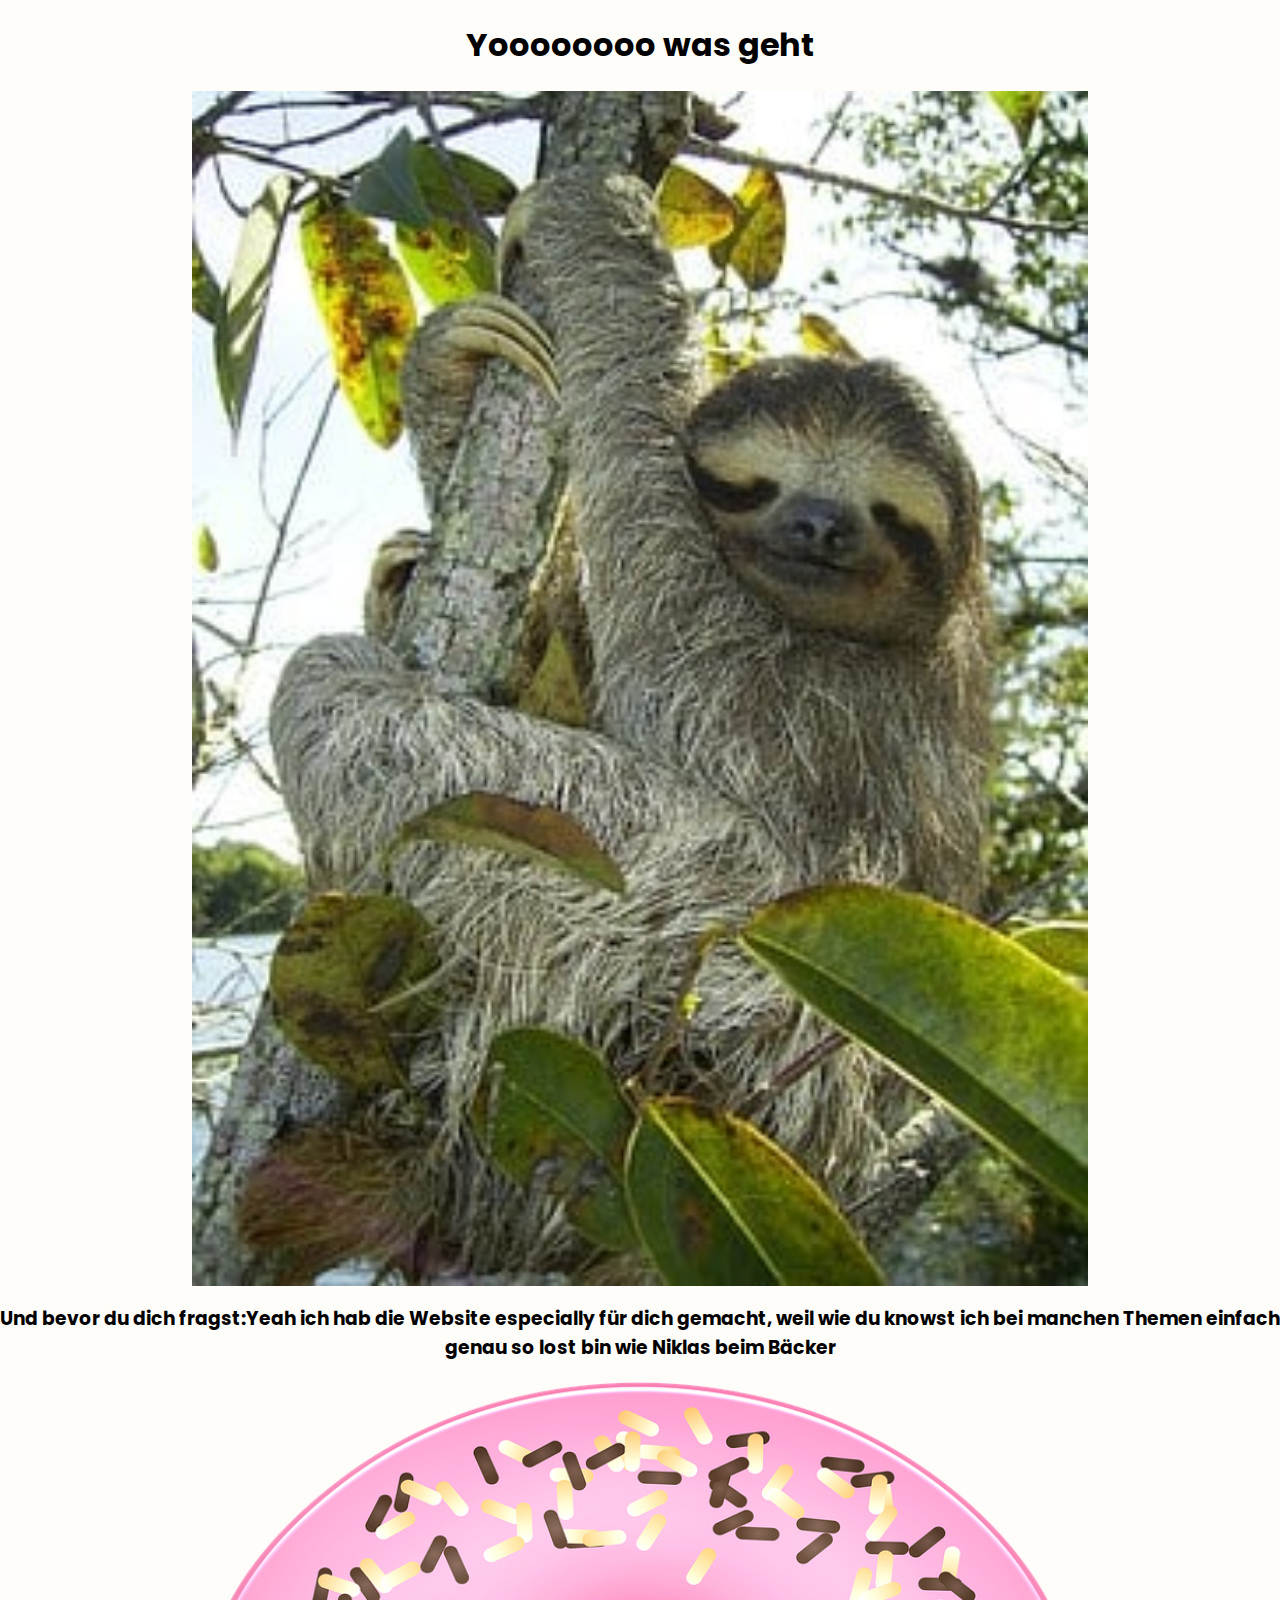
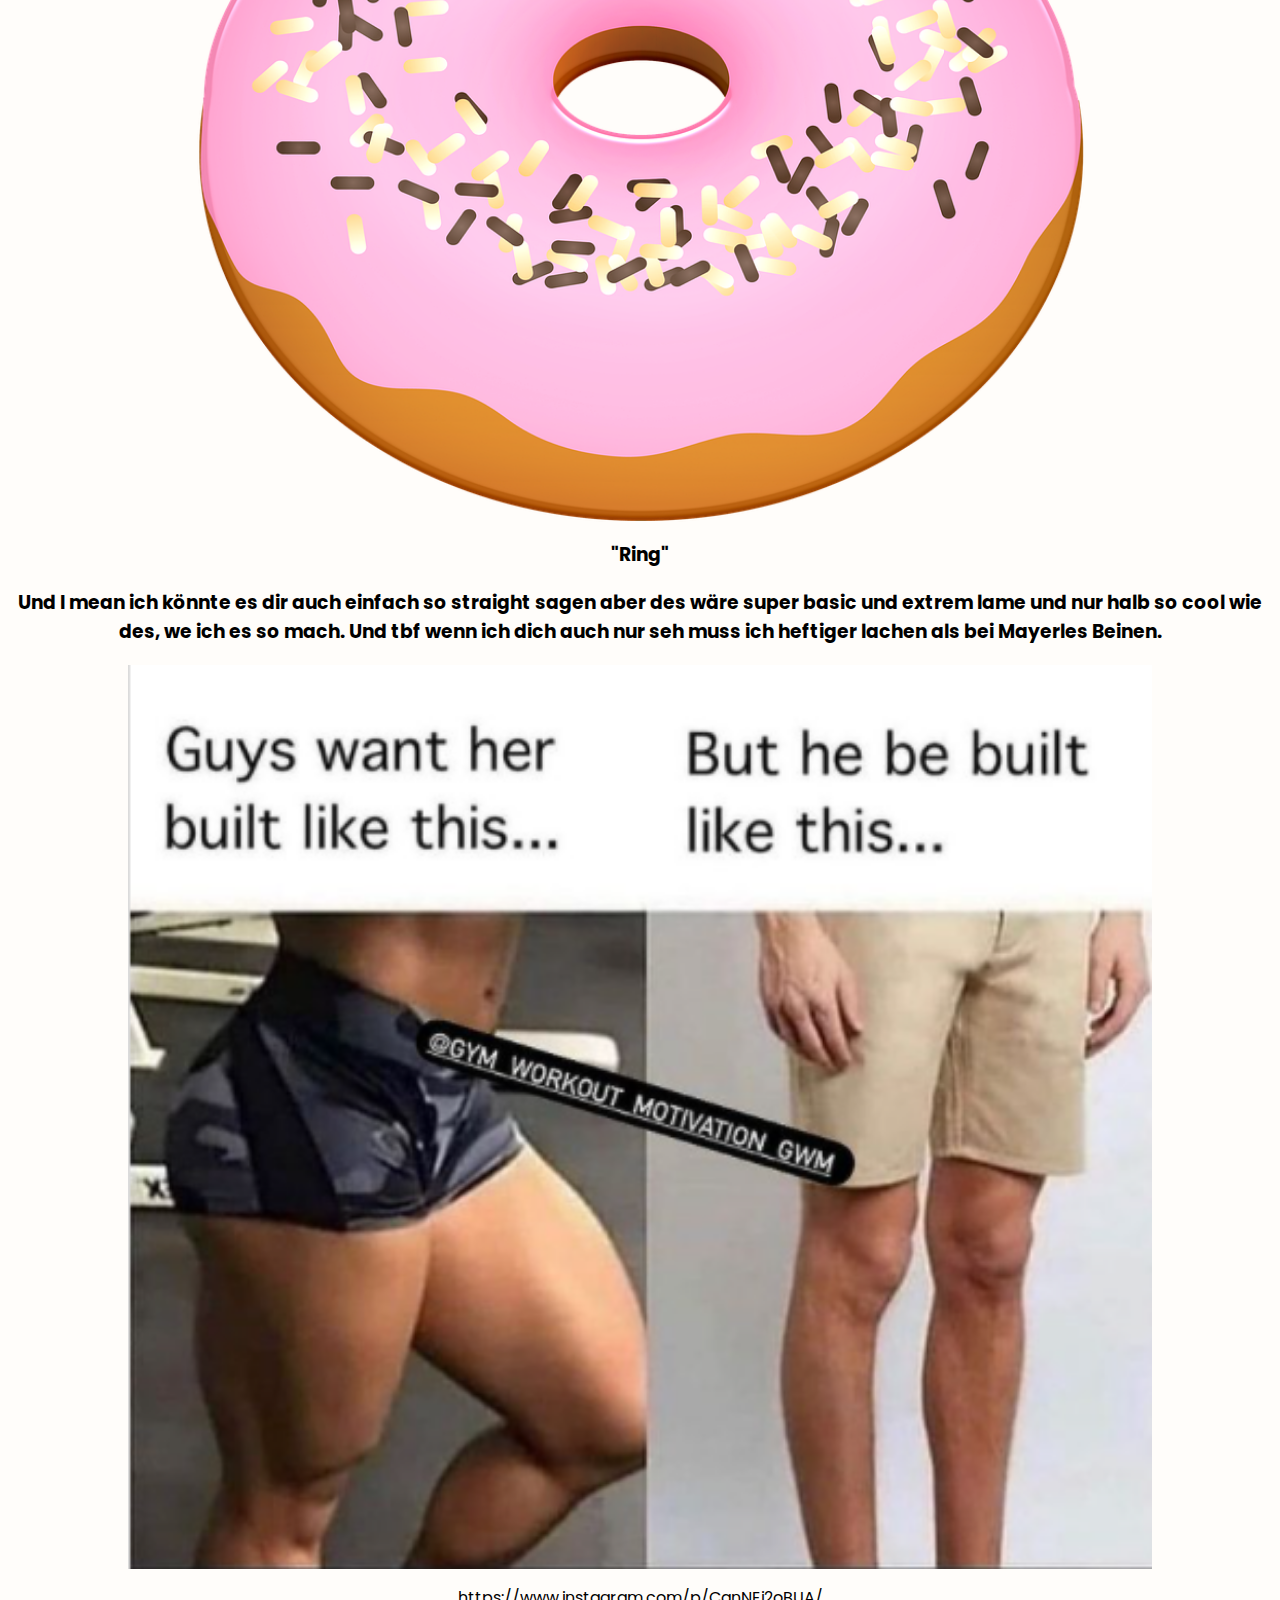
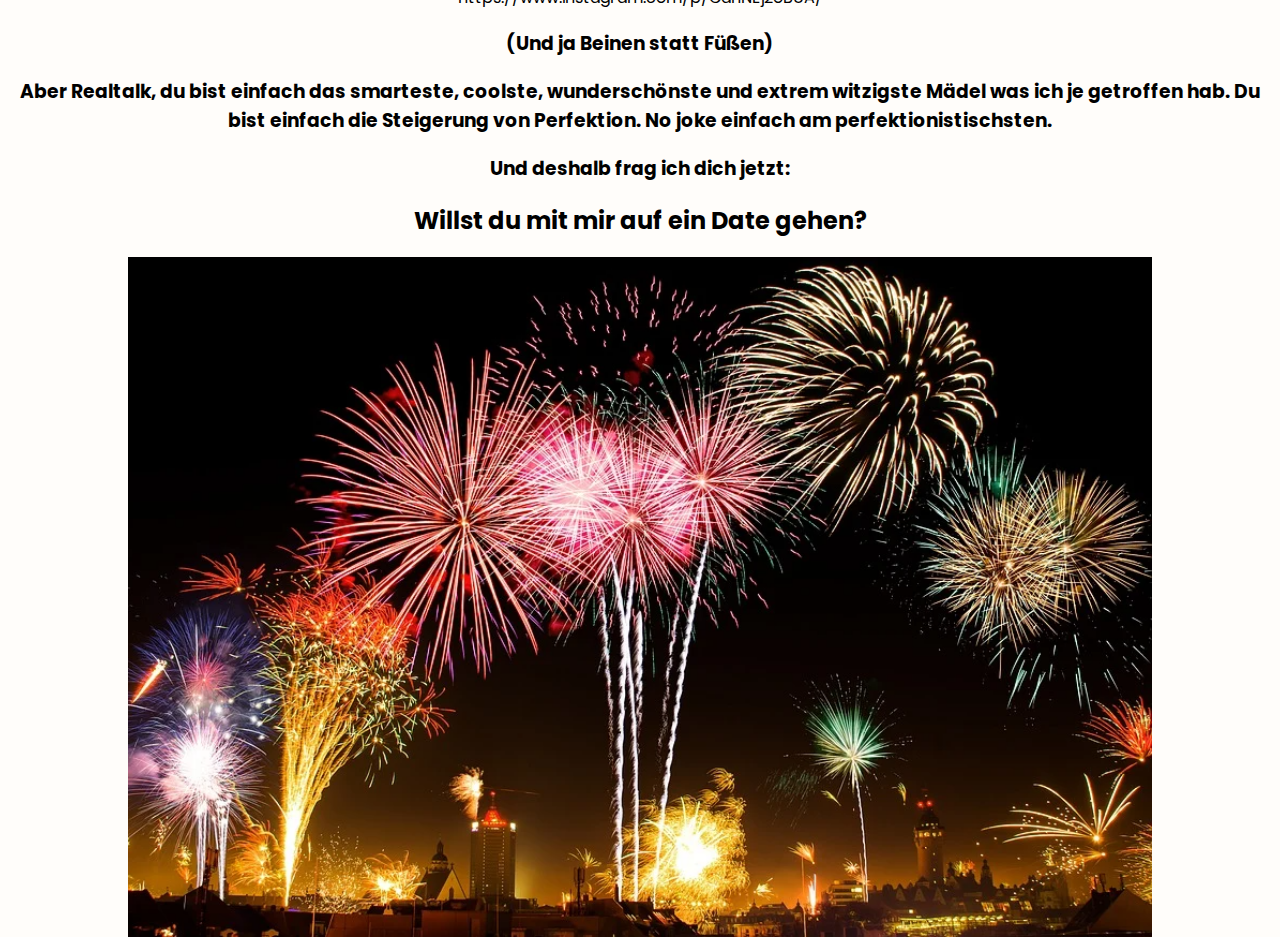
==== ll.html @ 27ad9a54 "first commit" ====
<!DOCTYPE html>
<html lang="en">
<head>
    <meta charset="UTF-8">
    <meta http-equiv="X-UA-Compatible" content="IE=edge">
    <meta name="viewport" content="width=device-width, initial-scale=1.0">
    <title>Sally Surprise</title>
    <link rel="stylesheet" href="css/main.css">
</head>

<body>
    <h1>Yoooooooo was geht</h1>
    <div class="navbar">
        <div class="container">

            <img class="firstsitepic" src="images/faultier.jpg" alt="">
        </div>
    </div>
    <section class="hero">
        <div class="container">
            <div class="mercedes">
                <h3 class="krass">Und bevor du dich fragst:Yeah ich hab die Website especially für dich gemacht, weil wie du knowst ich bei manchen Themen einfach genau so lost bin wie Niklas beim Bäcker</h3>
                <img src="images/donut.png" alt="">
                <h3><span class="haas">"Ring"</span></h3>
            </div>
        </div>
    </section>

    <section>
        <div class="container">
            <div class="rbull">
                <h3>Und I mean ich könnte es dir auch einfach so straight sagen aber des wäre super basic und extrem lame und nur halb so cool wie des, we ich es so mach. Und tbf wenn ich dich auch nur seh muss ich heftiger lachen als bei Mayerles Beinen.</h3>
                </blockquote>
                <img class="beine" src="images/legs.png" alt="">
                <p>https://www.instagram.com/p/CanNEj2oBUA/</p>
                <h3><span class="caption">(Und ja Beinen statt Füßen)</span></h3>
            </div>
        </div>
    </section>
    
    <section>
        <div class="container">
            <div class="aston">
                <h3>Aber Realtalk, du bist einfach das smarteste, coolste, wunderschönste und extrem witzigste Mädel was ich je getroffen hab.
                            Du bist einfach die Steigerung von Perfektion.
                            No joke einfach am perfektionistischsten.</h3>
            </div>
        </div>
    </section>

    <section>
        <div class="container">
            <div class="mclaren">
                <h3>Und deshalb frag ich dich jetzt:</h3>
                
            </div>
        </div>
    </section>
    <section>
        <div class="container">
            <div class="williams">
                <h2>Willst du mit mir auf ein Date gehen?</h2>
                <img class="fireworks"  src="images/firework.png" alt="">
            </div>
        </div>
    </section>

</body>
</html>
---- css/main.css ----
@import url('https://fonts.googleapis.com/css2?family=Poppins:ital,wght@1,100&display=swap');

a {
    font-family: 'Poppins';
    text-decoration: none;
    font-size: 50px;
    text-align: center;
    color: black;
    margin: 0;
    font-weight: bold;
}

body {
    background: #FFFDFA;
    margin: 0;
    font-family: 'Poppins';
    text-align: center;
    color: black;
    text-decoration: none;

}

blockquote {
    font-style: normal;
    font-size:  16px;
    font-family: 'Poppins';
}

img {
  display: block;
  margin-left: auto;
  margin-right: auto;
  width: 70%;
}

.mercedes {
    text-align: center;
}

.haas {
    text-align: center;
}

.rbull {
    text-align: center;
}

.williams {
    text-align: center;
}

.mclaren {
    text-align: center;
}

.aston {
    text-align: center;
}

.fireworks {
    width: 80%;
}

.beine {
    width: 80%;
    text-align: center;
    font-size: 5px;
}
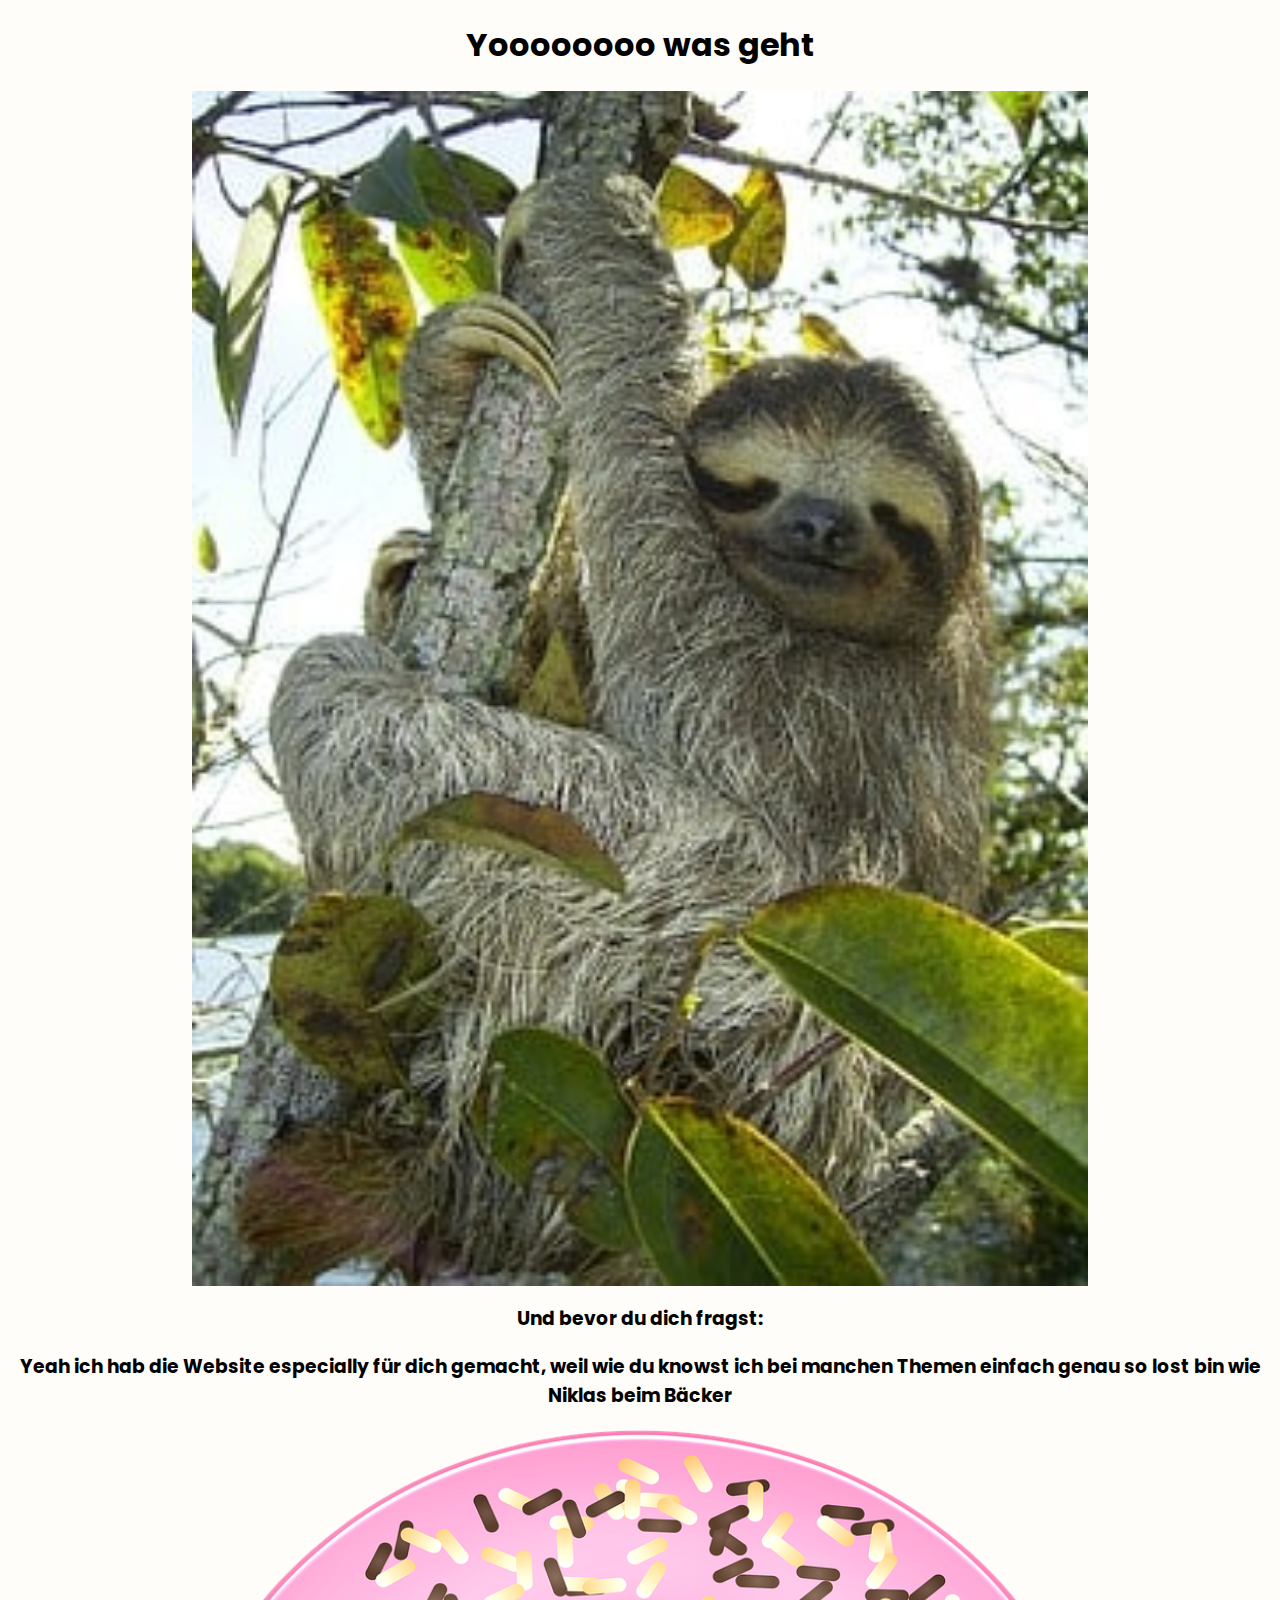
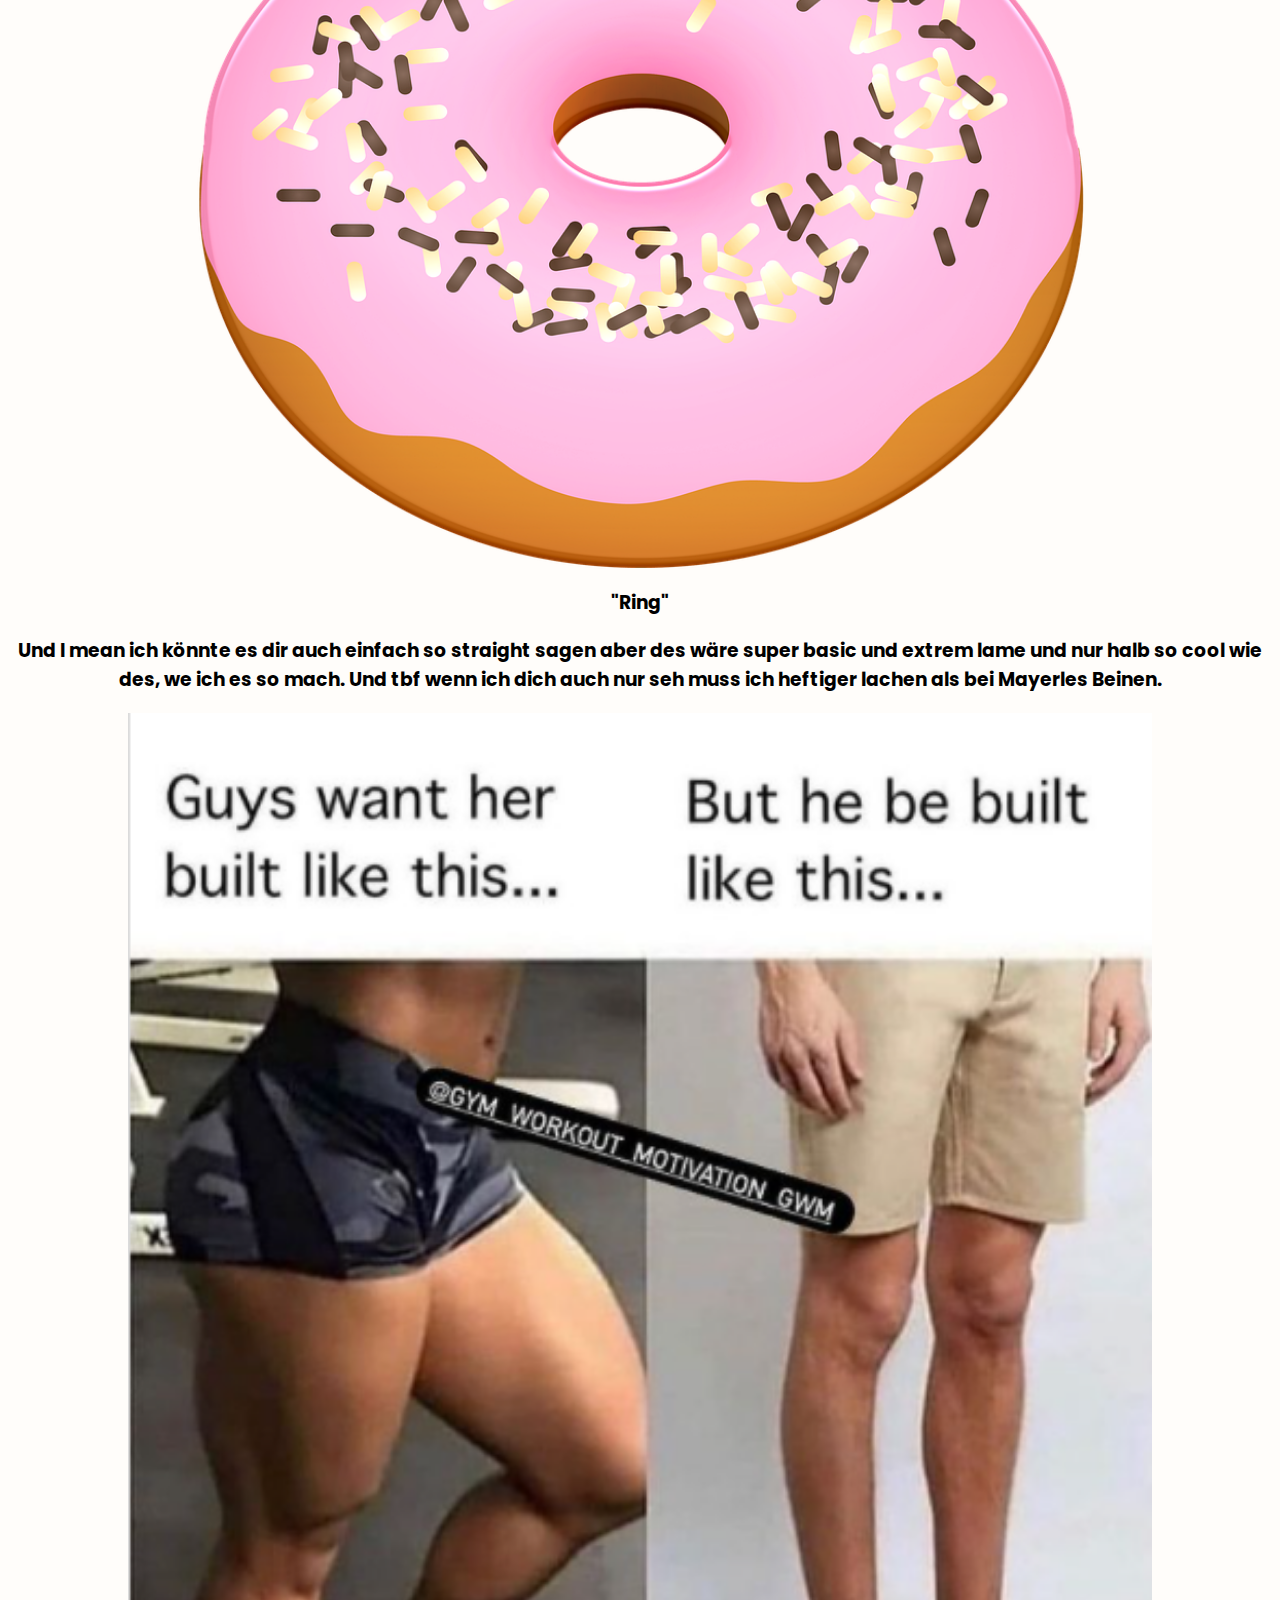
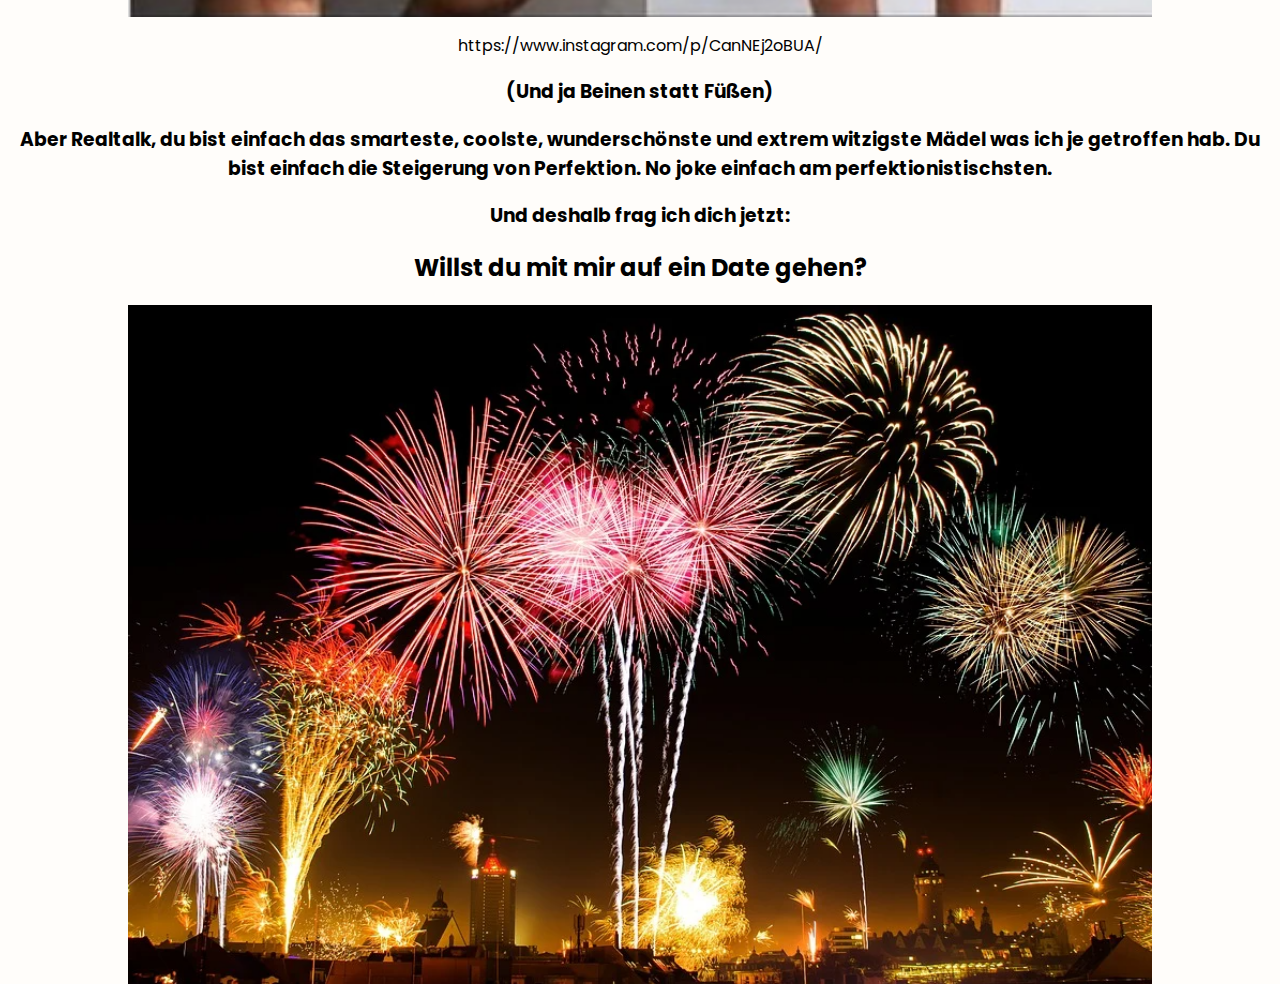
==== commit a95f3fc1: "Update ll.html" ====
--- a/ll.html
+++ b/ll.html
@@ -19,7 +19,8 @@
     <section class="hero">
         <div class="container">
             <div class="mercedes">
-                <h3 class="krass">Und bevor du dich fragst:Yeah ich hab die Website especially für dich gemacht, weil wie du knowst ich bei manchen Themen einfach genau so lost bin wie Niklas beim Bäcker</h3>
+                <h3>Und bevor du dich fragst:</h3>
+                <h3 class="krass">Yeah ich hab die Website especially für dich gemacht, weil wie du knowst ich bei manchen Themen einfach genau so lost bin wie Niklas beim Bäcker</h3>
                 <img src="images/donut.png" alt="">
                 <h3><span class="haas">"Ring"</span></h3>
             </div>
@@ -66,4 +67,4 @@
     </section>
 
 </body>
-</html>+</html>
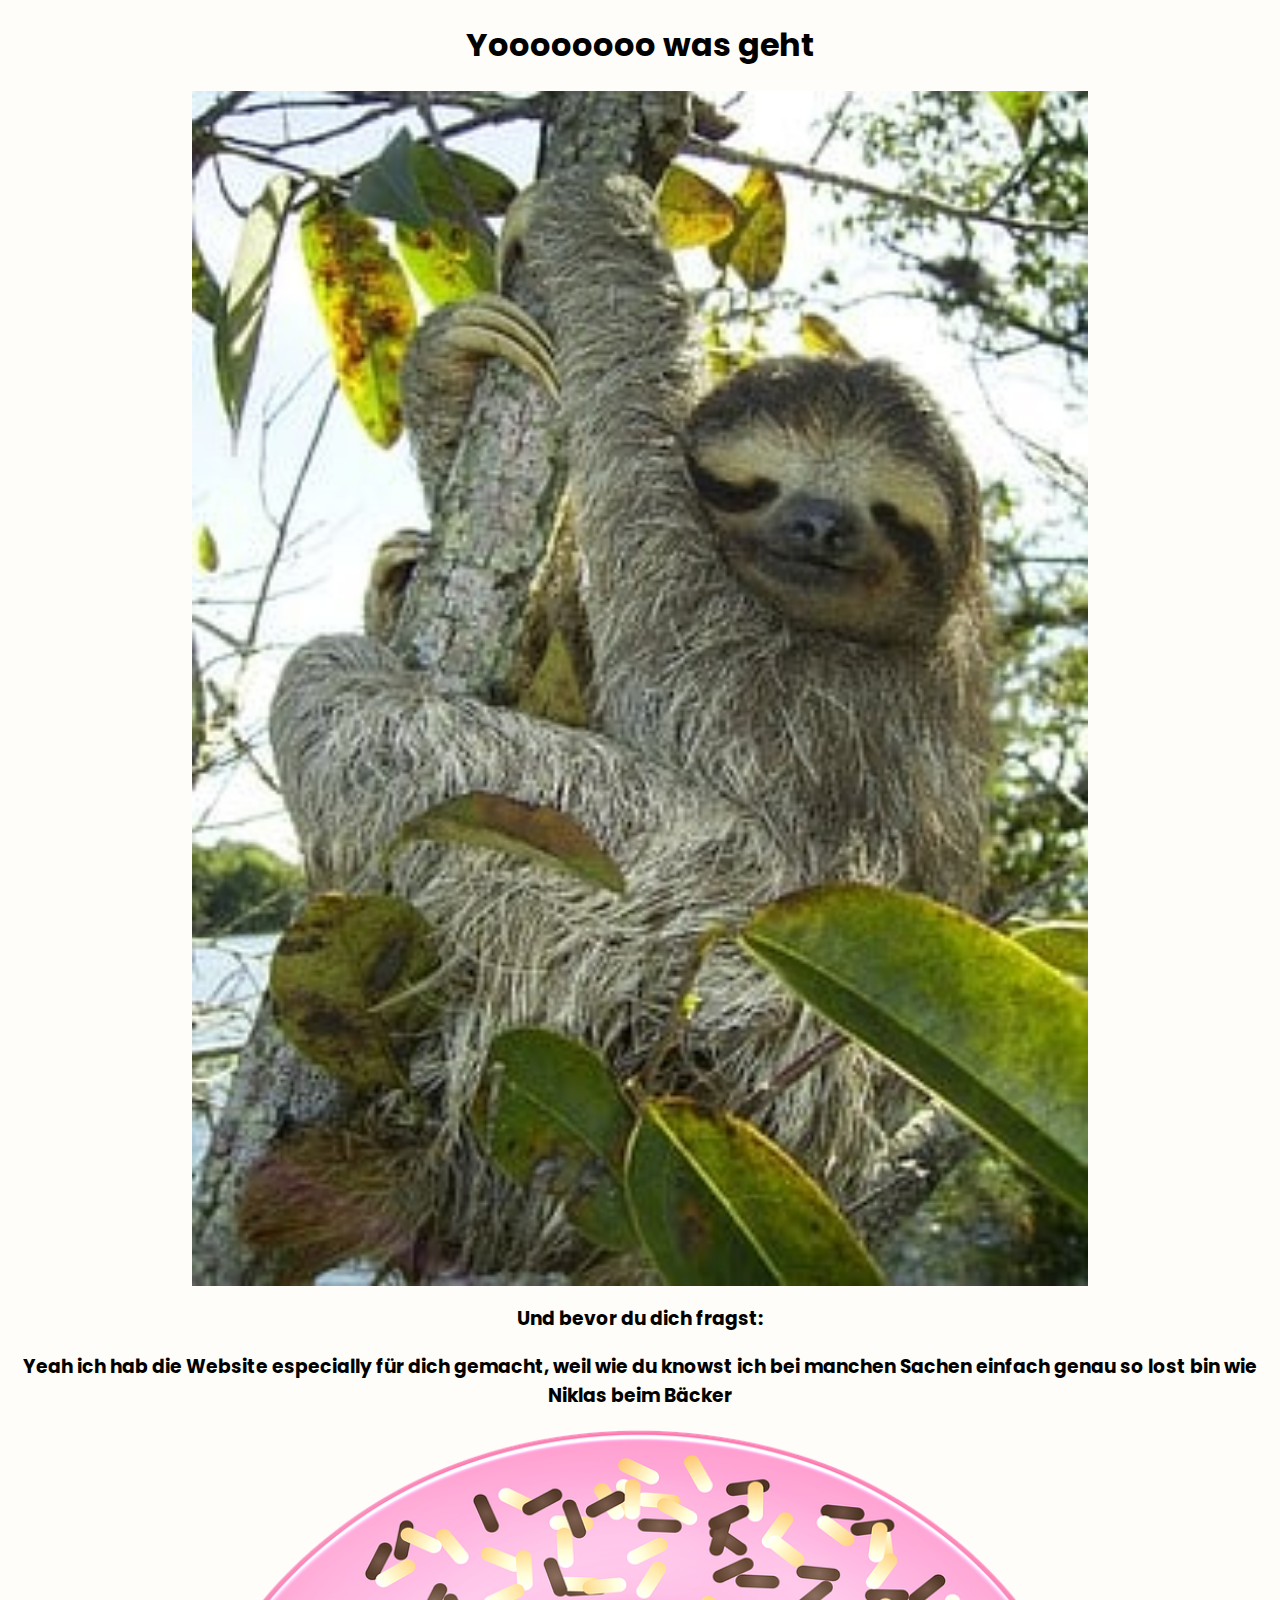
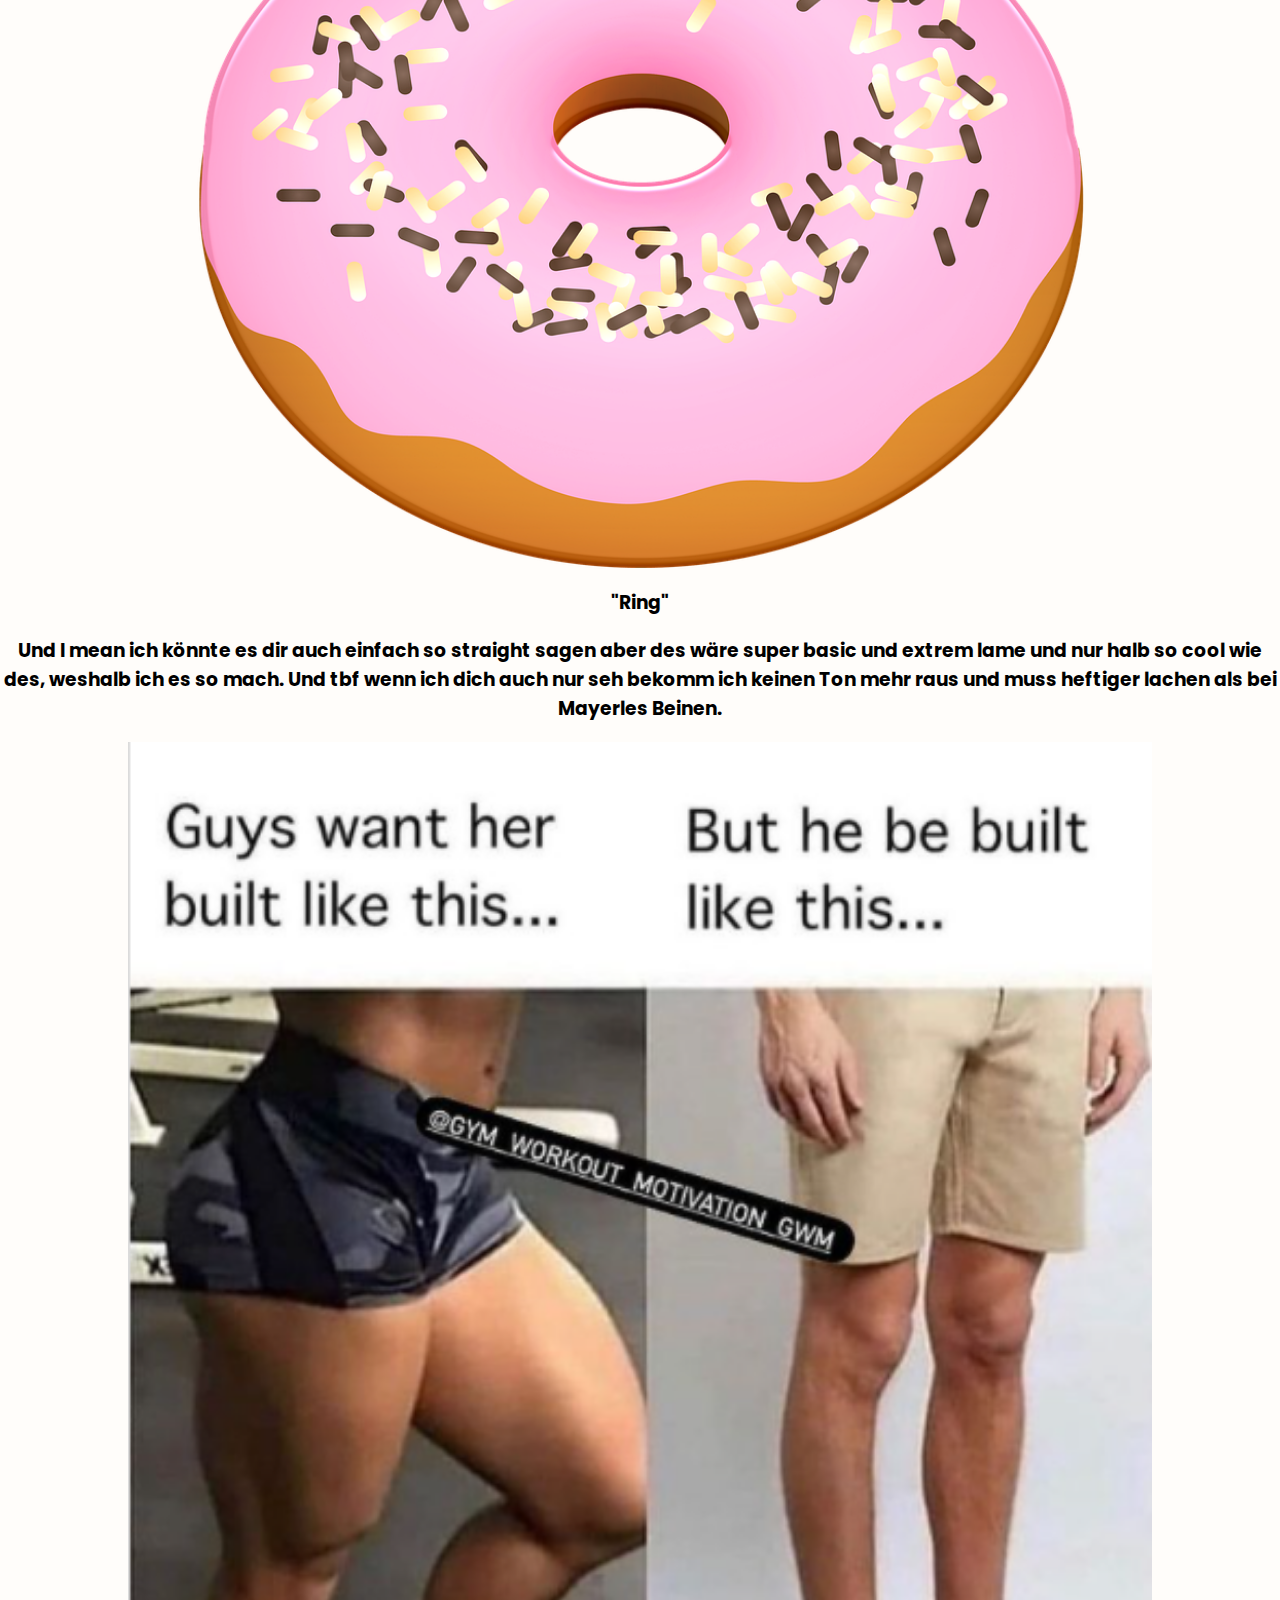
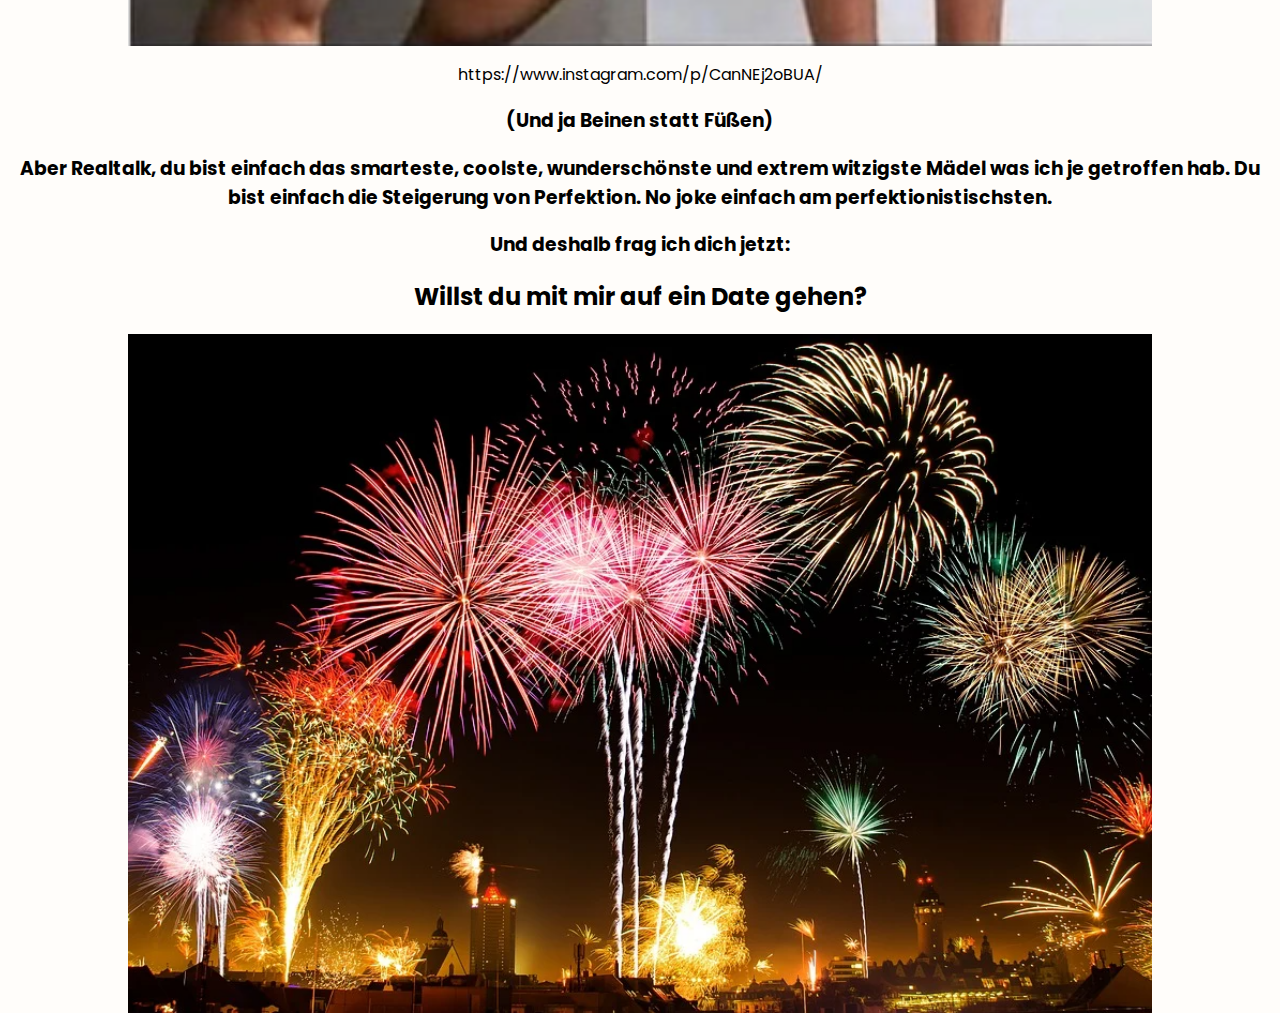
==== commit b1ce4b4c: "Update ll.html" ====
--- a/ll.html
+++ b/ll.html
@@ -20,7 +20,7 @@
         <div class="container">
             <div class="mercedes">
                 <h3>Und bevor du dich fragst:</h3>
-                <h3 class="krass">Yeah ich hab die Website especially für dich gemacht, weil wie du knowst ich bei manchen Themen einfach genau so lost bin wie Niklas beim Bäcker</h3>
+                <h3 class="krass">Yeah ich hab die Website especially für dich gemacht, weil wie du knowst ich bei manchen Sachen einfach genau so lost bin wie Niklas beim Bäcker</h3>
                 <img src="images/donut.png" alt="">
                 <h3><span class="haas">"Ring"</span></h3>
             </div>
@@ -30,7 +30,7 @@
     <section>
         <div class="container">
             <div class="rbull">
-                <h3>Und I mean ich könnte es dir auch einfach so straight sagen aber des wäre super basic und extrem lame und nur halb so cool wie des, we ich es so mach. Und tbf wenn ich dich auch nur seh muss ich heftiger lachen als bei Mayerles Beinen.</h3>
+                <h3>Und I mean ich könnte es dir auch einfach so straight sagen aber des wäre super basic und extrem lame und nur halb so cool wie des, weshalb ich es so mach. Und tbf wenn ich dich auch nur seh bekomm ich keinen Ton mehr raus und muss heftiger lachen als bei Mayerles Beinen.</h3>
                 </blockquote>
                 <img class="beine" src="images/legs.png" alt="">
                 <p>https://www.instagram.com/p/CanNEj2oBUA/</p>
